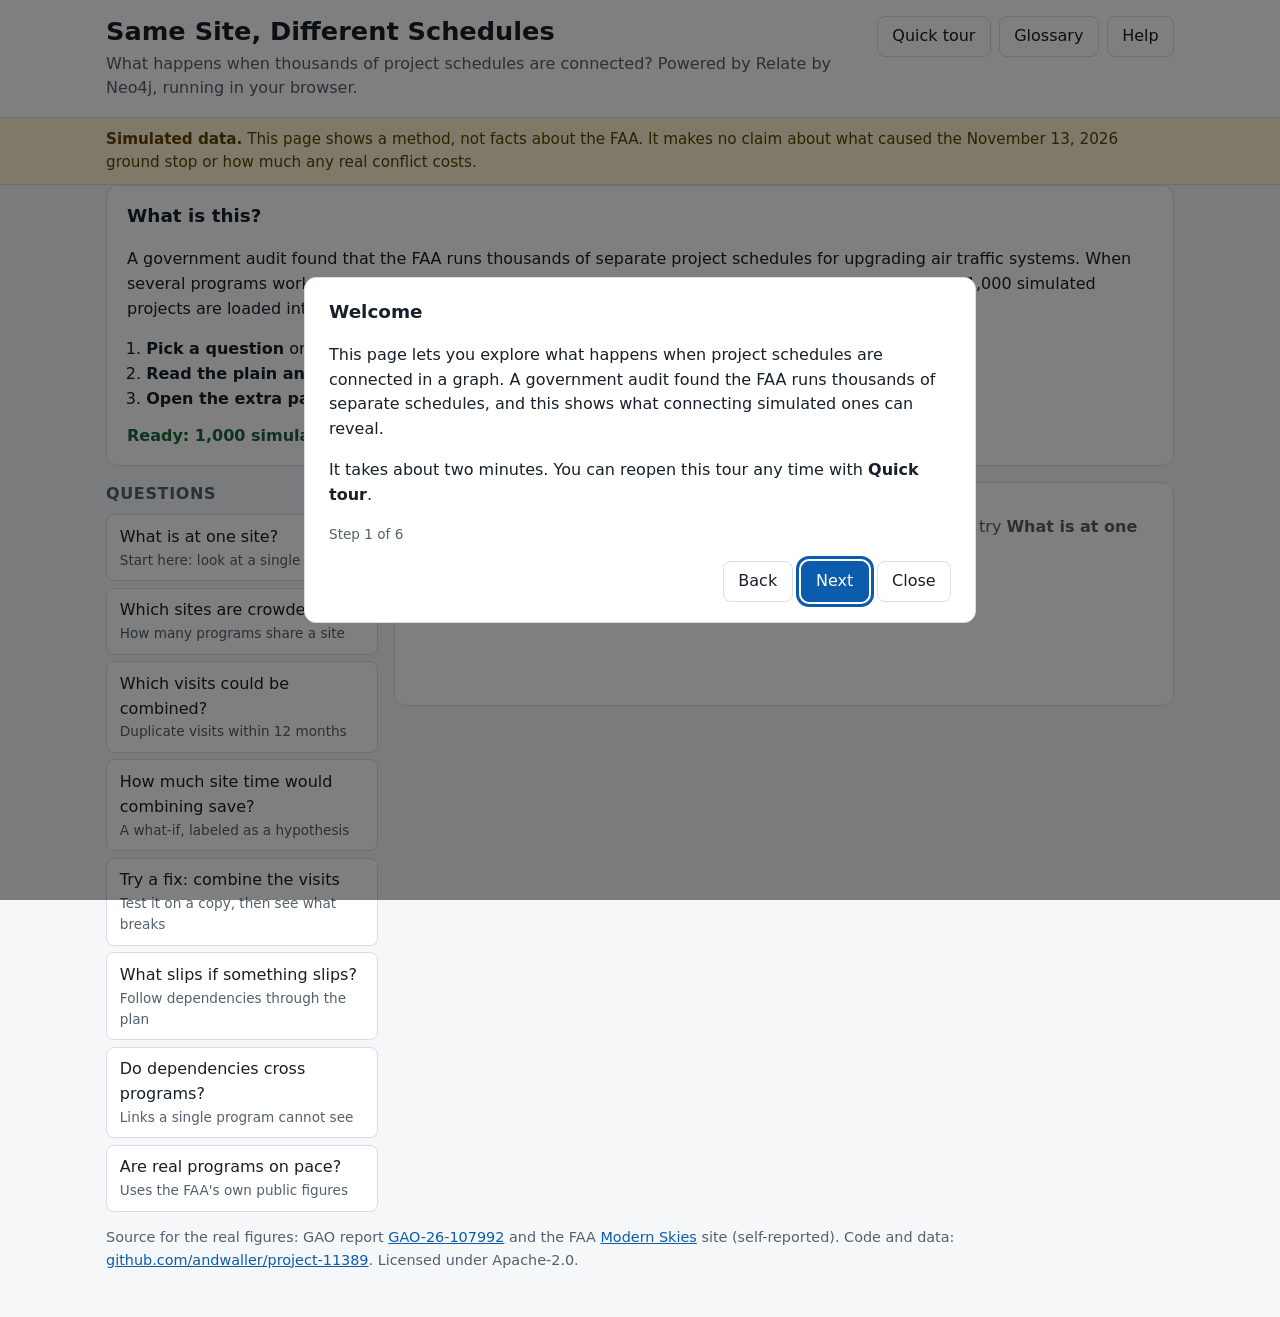
==== web/index.html @ 6307d19b "Add a browser page that runs Relate in the page A static page (web/) that loads the 1,000-project po" ====
<!doctype html>
<html lang="en">
<head>
<meta charset="utf-8">
<meta name="viewport" content="width=device-width, initial-scale=1">
<title>Same Site, Different Schedules</title>
<meta name="description" content="Explore what happens when project schedules are connected in a graph, running Relate by Neo4j entirely in your browser.">
<link rel="stylesheet" href="style.css">
</head>
<body>
<a class="skip" href="#answer">Skip to the answer area</a>

<header class="top">
  <div class="wrap top-row">
    <div>
      <h1>Same Site, Different Schedules</h1>
      <p class="sub">What happens when thousands of project schedules are connected? Powered by Relate by Neo4j, running in your browser.</p>
    </div>
    <div class="top-actions">
      <button type="button" id="btn-tour">Quick tour</button>
      <button type="button" id="btn-glossary">Glossary</button>
      <button type="button" id="btn-help">Help</button>
    </div>
  </div>
</header>

<div class="banner" role="note">
  <div class="wrap">
    <strong>Simulated data.</strong> This page shows a method, not facts about the FAA. It makes no claim about what caused the November 13, 2026 ground stop or how much any real conflict costs.
  </div>
</div>

<main class="wrap">
  <section class="card intro" aria-labelledby="intro-h">
    <h2 id="intro-h">What is this?</h2>
    <p>A government audit found that the FAA runs thousands of separate project schedules for upgrading air traffic systems. When several programs work at the same site, nobody looking at a single schedule can see the overlap. Here, 1,000 simulated projects are loaded into a graph database that runs inside this page, and you can ask it questions.</p>
    <ol class="steps">
      <li><strong>Pick a question</strong> on the left.</li>
      <li><strong>Read the plain answer</strong> at the top of the result.</li>
      <li><strong>Open the extra panels</strong> to see what it means, or the exact query behind it.</li>
    </ol>
    <p id="status" class="status" role="status">Loading Relate in your browser...</p>
  </section>

  <div class="layout">
    <nav aria-label="Questions" class="qnav">
      <h2>Questions</h2>
      <ul id="qlist"></ul>
    </nav>
    <section id="answer" class="card answer" aria-live="polite" aria-label="Answer" tabindex="-1">
      <p class="placeholder">Pick a question on the left to begin. If you are not sure where to start, try <strong>What is at one site?</strong></p>
    </section>
  </div>
</main>

<footer class="wrap foot">
  <p>Source for the real figures: GAO report <a href="https://www.gao.gov/products/gao-26-107992" target="_blank" rel="noopener">GAO-26-107992</a> and the FAA <a href="https://modernskies.faa.gov/" target="_blank" rel="noopener">Modern Skies</a> site (self-reported). Code and data: <a href="https://github.com/andwaller/project-11389" target="_blank" rel="noopener">github.com/andwaller/project-11389</a>. Licensed under Apache-2.0.</p>
</footer>

<dialog id="dlg-tour" aria-labelledby="tour-h">
  <h2 id="tour-h"></h2>
  <div id="tour-body"></div>
  <p class="dlg-meta"><span id="tour-count"></span></p>
  <div class="dlg-actions">
    <button type="button" id="tour-back">Back</button>
    <button type="button" id="tour-next" class="primary">Next</button>
    <button type="button" id="tour-close">Close</button>
  </div>
</dialog>

<dialog id="dlg-help" aria-labelledby="help-h">
  <h2 id="help-h">Help</h2>
  <div id="help-body"></div>
  <div class="dlg-actions"><button type="button" class="close-dlg primary">Close</button></div>
</dialog>

<dialog id="dlg-glossary" aria-labelledby="gl-h">
  <h2 id="gl-h">Glossary</h2>
  <dl id="gl-body"></dl>
  <div class="dlg-actions"><button type="button" class="close-dlg primary">Close</button></div>
</dialog>

<script type="module" src="app.js?v=2"></script>
</body>
</html>
---- web/style.css ----
:root {
  --bg: #f6f7f9;
  --card: #ffffff;
  --ink: #17202a;
  --muted: #53606d;
  --line: #d9dee4;
  --accent: #0b5cad;
  --accent-ink: #ffffff;
  --warn-bg: #fff4d6;
  --warn-ink: #5c4300;
  --ok: #17663a;
  --bad: #9b1c1c;
  --sim: #e3edf8;
  --sim-ink: #0b3a6b;
  --hyp: #fde9c8;
  --hyp-ink: #6b3d00;
  --doc: #d8f0e0;
  --doc-ink: #124d2b;
  --inf: #ece3f7;
  --inf-ink: #46246f;
}
@media (prefers-color-scheme: dark) {
  :root {
    --bg: #11161c;
    --card: #1a222b;
    --ink: #e8edf2;
    --muted: #a3afbb;
    --line: #2e3945;
    --accent: #6cb2f5;
    --accent-ink: #08213a;
    --warn-bg: #3a2f10;
    --warn-ink: #ffe3a1;
    --ok: #67d391;
    --bad: #ff9a9a;
    --sim: #1f3750;
    --sim-ink: #bcdcff;
    --hyp: #4a3512;
    --hyp-ink: #ffd9a1;
    --doc: #1d4030;
    --doc-ink: #b8efce;
    --inf: #3a2a54;
    --inf-ink: #dcc8fb;
  }
}
* { box-sizing: border-box; }
html { font-size: 100%; }
body {
  margin: 0;
  background: var(--bg);
  color: var(--ink);
  font: 1rem/1.55 system-ui, -apple-system, "Segoe UI", Roboto, sans-serif;
}
.wrap { max-width: 1100px; margin: 0 auto; padding: 0 1rem; }
.skip { position: absolute; left: -999px; top: 0; background: var(--accent); color: var(--accent-ink); padding: .5rem 1rem; z-index: 10; }
.skip:focus { left: 0; }
h1 { margin: 0; font-size: 1.6rem; line-height: 1.2; }
h2 { margin: 0 0 .5rem; font-size: 1.15rem; }
h3 { margin: 1rem 0 .4rem; font-size: 1rem; }
a { color: var(--accent); }
.top { background: var(--card); border-bottom: 1px solid var(--line); padding: 1rem 0; }
.top-row { display: flex; gap: 1rem; justify-content: space-between; align-items: flex-start; flex-wrap: wrap; }
.sub { margin: .3rem 0 0; color: var(--muted); max-width: 46rem; }
.top-actions { display: flex; gap: .5rem; flex-wrap: wrap; }
button {
  font: inherit; cursor: pointer; color: var(--ink); background: var(--card);
  border: 1px solid var(--line); border-radius: .5rem; padding: .45rem .9rem;
}
button:hover { border-color: var(--accent); }
button.primary { background: var(--accent); color: var(--accent-ink); border-color: var(--accent); }
:focus-visible { outline: 3px solid var(--accent); outline-offset: 2px; }
.banner { background: var(--warn-bg); color: var(--warn-ink); border-bottom: 1px solid var(--line); padding: .6rem 0; font-size: .95rem; }
main { padding-top: 1rem; padding-bottom: 1rem; }
.card { background: var(--card); border: 1px solid var(--line); border-radius: .75rem; padding: 1rem 1.25rem; }
.intro { margin-bottom: 1rem; }
.steps { margin: .5rem 0 0 1.2rem; padding: 0; }
.status { margin: .75rem 0 0; font-weight: 600; }
.status.ok { color: var(--ok); }
.status.bad { color: var(--bad); }
.layout { display: grid; grid-template-columns: 17rem 1fr; gap: 1rem; align-items: start; }
@media (max-width: 760px) { .layout { grid-template-columns: 1fr; } }
.qnav h2 { font-size: 1rem; text-transform: uppercase; letter-spacing: .04em; color: var(--muted); }
.qnav ul { list-style: none; margin: 0; padding: 0; display: grid; gap: .4rem; }
.qbtn { width: 100%; text-align: left; padding: .6rem .8rem; }
.qbtn small { display: block; color: var(--muted); font-size: .85rem; }
.qbtn[aria-current="true"] { border-color: var(--accent); box-shadow: inset 4px 0 0 var(--accent); }
.qbtn:disabled { opacity: .5; cursor: not-allowed; }
.answer { min-height: 14rem; }
.placeholder { color: var(--muted); }
.tags { display: flex; gap: .4rem; flex-wrap: wrap; margin: .25rem 0 .75rem; }
.tag { font-size: .78rem; font-weight: 700; letter-spacing: .03em; padding: .1rem .55rem; border-radius: 999px; }
.tag.SIMULATED { background: var(--sim); color: var(--sim-ink); }
.tag.HYPOTHESIS { background: var(--hyp); color: var(--hyp-ink); }
.tag.DOCUMENTED { background: var(--doc); color: var(--doc-ink); }
.tag.INFERRED { background: var(--inf); color: var(--inf-ink); }
.summary { font-size: 1.1rem; font-weight: 600; margin: .25rem 0 1rem; }
.why { color: var(--muted); margin: 0 0 1rem; }
.controls { display: flex; gap: .6rem; align-items: center; flex-wrap: wrap; margin: 0 0 1rem; }
select { font: inherit; padding: .4rem .5rem; border-radius: .4rem; border: 1px solid var(--line); background: var(--card); color: var(--ink); max-width: 100%; }
label { font-weight: 600; }
.tablewrap { overflow-x: auto; border: 1px solid var(--line); border-radius: .5rem; margin: .5rem 0 1rem; }
table { border-collapse: collapse; width: 100%; font-size: .95rem; }
caption { text-align: left; padding: .5rem .75rem; color: var(--muted); font-size: .88rem; }
th, td { padding: .45rem .75rem; text-align: left; border-top: 1px solid var(--line); white-space: nowrap; }
th { background: var(--bg); font-weight: 700; }
td.num, th.num { text-align: right; font-variant-numeric: tabular-nums; }
details { border: 1px solid var(--line); border-radius: .5rem; padding: .4rem .8rem; margin: .5rem 0; }
summary { cursor: pointer; font-weight: 600; padding: .2rem 0; }
pre { overflow-x: auto; background: var(--bg); border: 1px solid var(--line); border-radius: .4rem; padding: .7rem; font-size: .85rem; line-height: 1.45; }
.check { border-left: 4px solid var(--ok); background: var(--bg); padding: .5rem .8rem; margin: .5rem 0 1rem; border-radius: .3rem; }
.check.bad { border-left-color: var(--bad); }
.compare { display: grid; grid-template-columns: 1fr 1fr; gap: 1rem; margin: .5rem 0 1rem; }
@media (max-width: 560px) { .compare { grid-template-columns: 1fr; } }
.stat { border: 1px solid var(--line); border-radius: .6rem; padding: .75rem 1rem; }
.stat .big { font-size: 2.2rem; font-weight: 800; line-height: 1.1; font-variant-numeric: tabular-nums; }
.stat .lbl { color: var(--muted); font-size: .9rem; }
.stat.after .big { color: var(--bad); }
abbr.term { text-decoration: underline dotted; cursor: help; }
.foot { color: var(--muted); font-size: .9rem; padding-bottom: 2rem; }
dialog { max-width: min(42rem, 92vw); width: 100%; border: 1px solid var(--line); border-radius: .75rem; background: var(--card); color: var(--ink); padding: 1.25rem 1.5rem; }
dialog::backdrop { background: rgba(0, 0, 0, .5); }
.dlg-actions { display: flex; gap: .5rem; justify-content: flex-end; margin-top: 1rem; }
.dlg-meta { color: var(--muted); font-size: .85rem; margin: .75rem 0 0; }
dl { margin: 0; }
dt { font-weight: 700; margin-top: .6rem; }
dd { margin: .1rem 0 0; color: var(--muted); }
.faq h3 { margin-bottom: .1rem; }
.faq p { margin: 0 0 .4rem; color: var(--muted); }
@media (prefers-reduced-motion: reduce) { * { scroll-behavior: auto !important; transition: none !important; } }
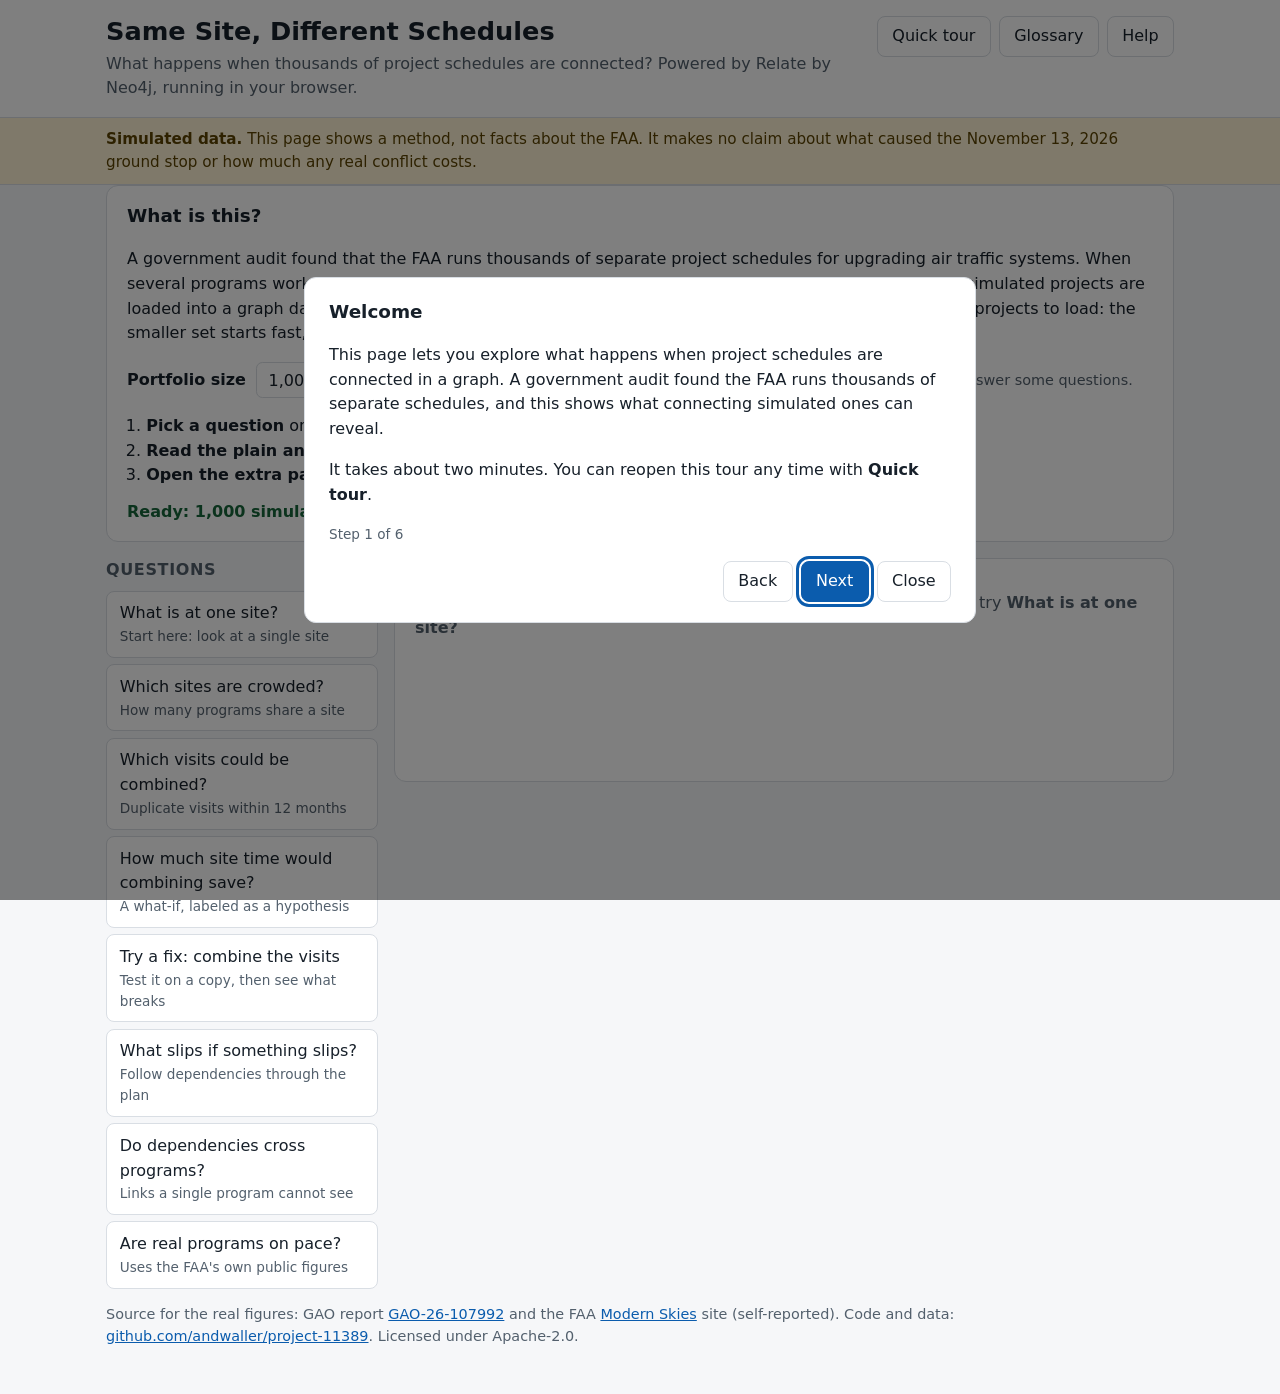
==== commit c3dbf08f: "Web page: add the 11,389-project portfolio and speed up the slip question Adds a portfolio-size sele" ====
--- a/web/index.html
+++ b/web/index.html
@@ -33,7 +33,15 @@
 <main class="wrap">
   <section class="card intro" aria-labelledby="intro-h">
     <h2 id="intro-h">What is this?</h2>
-    <p>A government audit found that the FAA runs thousands of separate project schedules for upgrading air traffic systems. When several programs work at the same site, nobody looking at a single schedule can see the overlap. Here, 1,000 simulated projects are loaded into a graph database that runs inside this page, and you can ask it questions.</p>
+    <p>A government audit found that the FAA runs thousands of separate project schedules for upgrading air traffic systems. When several programs work at the same site, nobody looking at a single schedule can see the overlap. Here, simulated projects are loaded into a graph database that runs inside this page, and you can ask it questions. Choose how many projects to load: the smaller set starts fast, and the larger one matches the count GAO reported.</p>
+    <div class="controls">
+      <label for="size-pick">Portfolio size</label>
+      <select id="size-pick" aria-describedby="size-hint">
+        <option value="1000">1,000 projects</option>
+        <option value="11389">11,389 projects (the GAO count)</option>
+      </select>
+      <span id="size-hint" class="hint">The larger set can take 5 to 15 seconds to load and to answer some questions.</span>
+    </div>
     <ol class="steps">
       <li><strong>Pick a question</strong> on the left.</li>
       <li><strong>Read the plain answer</strong> at the top of the result.</li>
@@ -80,6 +88,6 @@
   <div class="dlg-actions"><button type="button" class="close-dlg primary">Close</button></div>
 </dialog>
 
-<script type="module" src="app.js?v=2"></script>
+<script type="module" src="app.js?v=4"></script>
 </body>
 </html>
--- a/web/style.css
+++ b/web/style.css
@@ -97,6 +97,7 @@
 .controls { display: flex; gap: .6rem; align-items: center; flex-wrap: wrap; margin: 0 0 1rem; }
 select { font: inherit; padding: .4rem .5rem; border-radius: .4rem; border: 1px solid var(--line); background: var(--card); color: var(--ink); max-width: 100%; }
 label { font-weight: 600; }
+.hint { color: var(--muted); font-size: .9rem; }
 .tablewrap { overflow-x: auto; border: 1px solid var(--line); border-radius: .5rem; margin: .5rem 0 1rem; }
 table { border-collapse: collapse; width: 100%; font-size: .95rem; }
 caption { text-align: left; padding: .5rem .75rem; color: var(--muted); font-size: .88rem; }
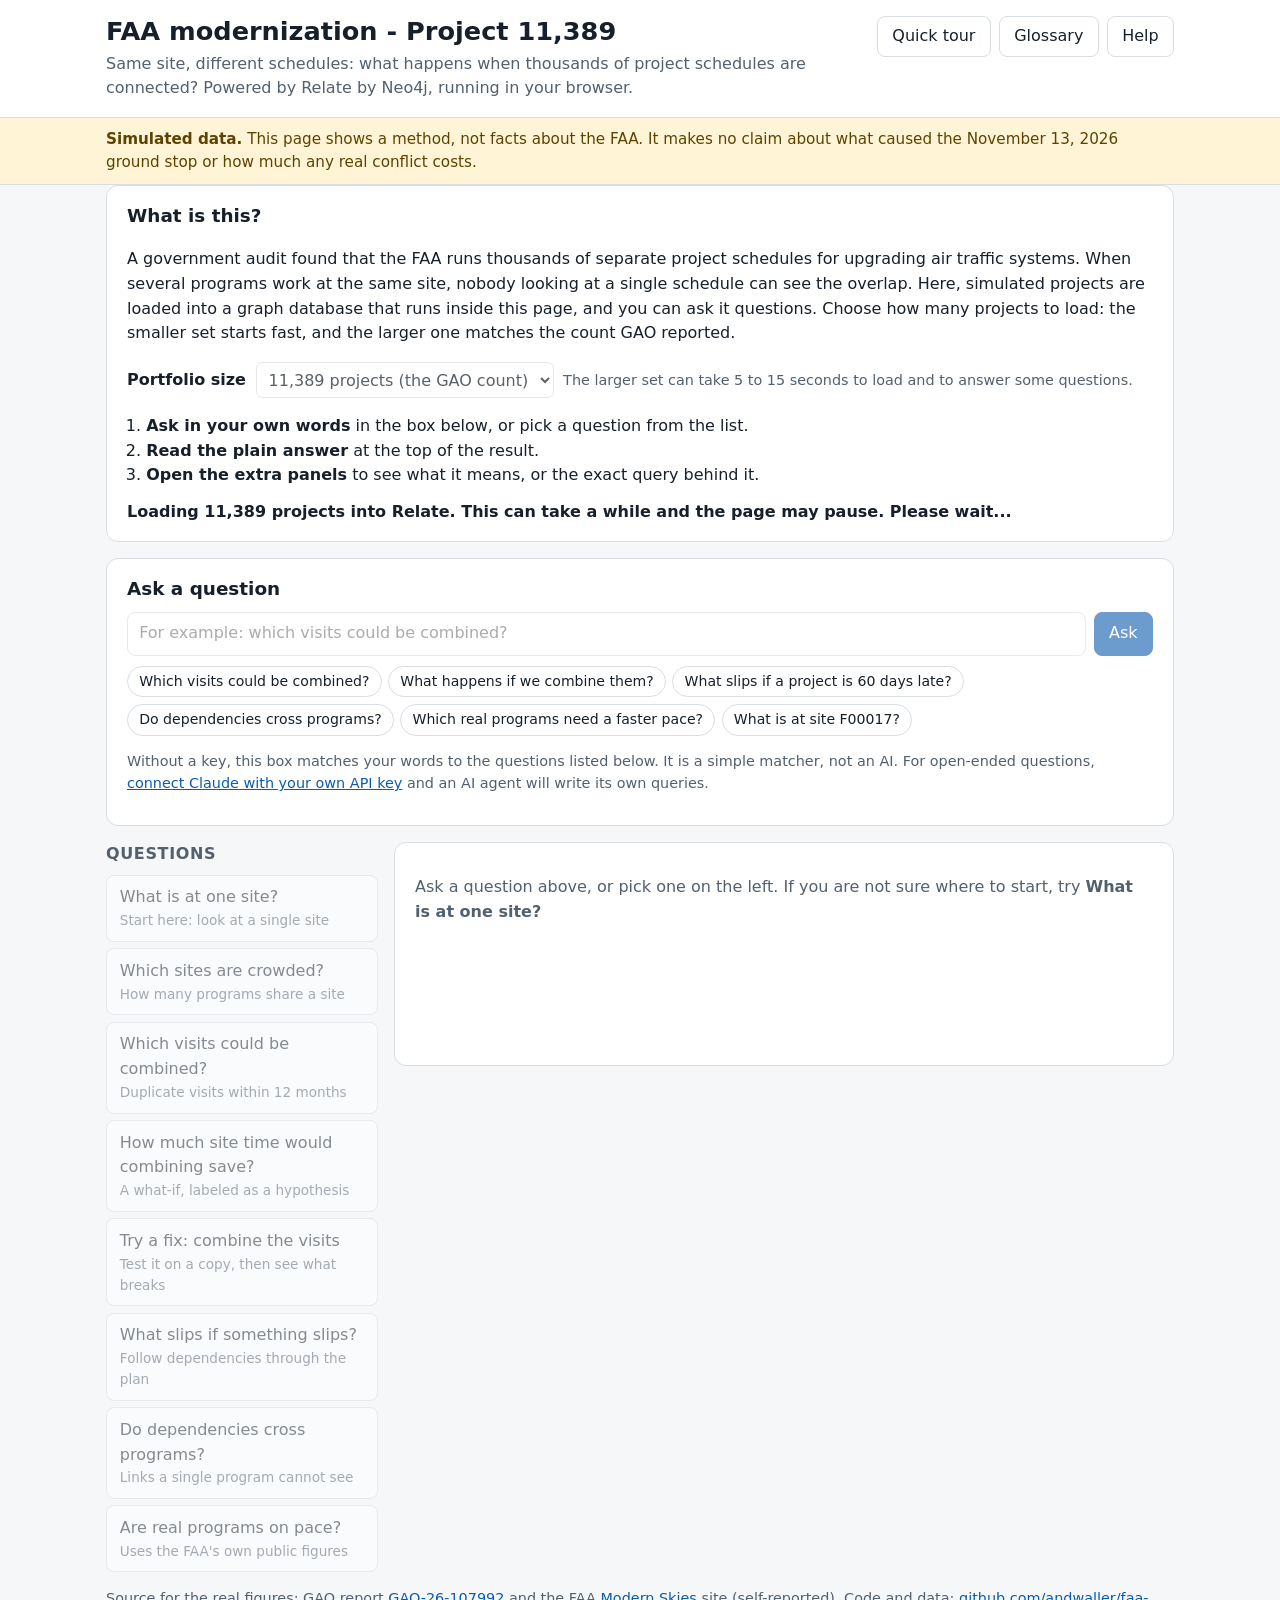
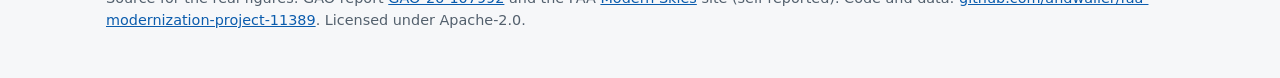
==== commit 872a83f8: "Web page: default to 11,389, add an ask box and an optional Claude agent The page now loads the 11,3" ====
--- a/web/index.html
+++ b/web/index.html
@@ -3,7 +3,8 @@
 <head>
 <meta charset="utf-8">
 <meta name="viewport" content="width=device-width, initial-scale=1">
-<title>Same Site, Different Schedules</title>
+<meta http-equiv="Content-Security-Policy" content="default-src 'self'; script-src 'self' 'wasm-unsafe-eval'; style-src 'self'; connect-src 'self' https://api.anthropic.com; img-src 'self' data:; base-uri 'none'; form-action 'none'">
+<title>FAA modernization - Project 11,389</title>
 <meta name="description" content="Explore what happens when project schedules are connected in a graph, running Relate by Neo4j entirely in your browser.">
 <link rel="stylesheet" href="style.css">
 </head>
@@ -13,8 +14,8 @@
 <header class="top">
   <div class="wrap top-row">
     <div>
-      <h1>Same Site, Different Schedules</h1>
-      <p class="sub">What happens when thousands of project schedules are connected? Powered by Relate by Neo4j, running in your browser.</p>
+      <h1>FAA modernization - Project 11,389</h1>
+      <p class="sub">Same site, different schedules: what happens when thousands of project schedules are connected? Powered by Relate by Neo4j, running in your browser.</p>
     </div>
     <div class="top-actions">
       <button type="button" id="btn-tour">Quick tour</button>
@@ -38,16 +39,28 @@
       <label for="size-pick">Portfolio size</label>
       <select id="size-pick" aria-describedby="size-hint">
         <option value="1000">1,000 projects</option>
-        <option value="11389">11,389 projects (the GAO count)</option>
+        <option value="11389" selected>11,389 projects (the GAO count)</option>
       </select>
       <span id="size-hint" class="hint">The larger set can take 5 to 15 seconds to load and to answer some questions.</span>
     </div>
     <ol class="steps">
-      <li><strong>Pick a question</strong> on the left.</li>
+      <li><strong>Ask in your own words</strong> in the box below, or pick a question from the list.</li>
       <li><strong>Read the plain answer</strong> at the top of the result.</li>
       <li><strong>Open the extra panels</strong> to see what it means, or the exact query behind it.</li>
     </ol>
     <p id="status" class="status" role="status">Loading Relate in your browser...</p>
+  </section>
+
+  <section class="card ask" aria-labelledby="ask-h">
+    <h2 id="ask-h">Ask a question</h2>
+    <form id="ask-form" autocomplete="off">
+      <label for="ask-input" class="sr">Your question</label>
+      <input id="ask-input" type="text" maxlength="400" placeholder="For example: which visits could be combined?" aria-describedby="ask-help" disabled>
+      <button type="submit" class="primary" id="ask-go" disabled>Ask</button>
+    </form>
+    <div id="ask-chips" class="chips" aria-label="Example questions"></div>
+    <p id="ask-help" class="hint">Without a key, this box matches your words to the questions listed below. It is a simple matcher, not an AI. For open-ended questions, <button type="button" id="btn-key" class="linklike">connect Claude with your own API key</button> and an AI agent will write its own queries.</p>
+    <p id="agent-state" class="hint" role="status"></p>
   </section>
 
   <div class="layout">
@@ -56,13 +69,13 @@
       <ul id="qlist"></ul>
     </nav>
     <section id="answer" class="card answer" aria-live="polite" aria-label="Answer" tabindex="-1">
-      <p class="placeholder">Pick a question on the left to begin. If you are not sure where to start, try <strong>What is at one site?</strong></p>
+      <p class="placeholder">Ask a question above, or pick one on the left. If you are not sure where to start, try <strong>What is at one site?</strong></p>
     </section>
   </div>
 </main>
 
 <footer class="wrap foot">
-  <p>Source for the real figures: GAO report <a href="https://www.gao.gov/products/gao-26-107992" target="_blank" rel="noopener">GAO-26-107992</a> and the FAA <a href="https://modernskies.faa.gov/" target="_blank" rel="noopener">Modern Skies</a> site (self-reported). Code and data: <a href="https://github.com/andwaller/project-11389" target="_blank" rel="noopener">github.com/andwaller/project-11389</a>. Licensed under Apache-2.0.</p>
+  <p>Source for the real figures: GAO report <a href="https://www.gao.gov/products/gao-26-107992" target="_blank" rel="noopener">GAO-26-107992</a> and the FAA <a href="https://modernskies.faa.gov/" target="_blank" rel="noopener">Modern Skies</a> site (self-reported). Code and data: <a href="https://github.com/andwaller/faa-modernization-project-11389" target="_blank" rel="noopener">github.com/andwaller/faa-modernization-project-11389</a>. Licensed under Apache-2.0.</p>
 </footer>
 
 <dialog id="dlg-tour" aria-labelledby="tour-h">
@@ -88,6 +101,27 @@
   <div class="dlg-actions"><button type="button" class="close-dlg primary">Close</button></div>
 </dialog>
 
-<script type="module" src="app.js?v=4"></script>
+<dialog id="dlg-key" aria-labelledby="key-h">
+  <h2 id="key-h">Connect Claude (optional)</h2>
+  <p>An AI agent can answer open-ended questions by writing its own queries against a scratch copy of the data. It needs <strong>your own Anthropic API key</strong>.</p>
+  <ul class="plain">
+    <li>The key stays in this tab's memory. This page never stores it, and it is forgotten when you close or reload the tab.</li>
+    <li>It is sent only to <code>api.anthropic.com</code>, together with your question and the query results. The data is simulated.</li>
+    <li>Usage is billed to your Anthropic account. Use a key with a low spending limit.</li>
+    <li>The page's code is open source, so you can check this: github.com/andwaller/faa-modernization-project-11389.</li>
+  </ul>
+  <form id="key-form" autocomplete="off">
+    <p><label for="key-input">API key</label><br><input id="key-input" type="password" autocomplete="off" spellcheck="false" placeholder="sk-ant-..."></p>
+    <p><label for="key-model">Model</label><br><select id="key-model"></select></p>
+    <p id="key-msg" class="status" role="status"></p>
+    <div class="dlg-actions">
+      <button type="button" id="key-cancel">Cancel</button>
+      <button type="button" id="key-disconnect">Disconnect</button>
+      <button type="submit" class="primary">Connect</button>
+    </div>
+  </form>
+</dialog>
+
+<script type="module" src="app.js?v=5"></script>
 </body>
 </html>
--- a/web/style.css
+++ b/web/style.css
@@ -116,6 +116,23 @@
 .stat .lbl { color: var(--muted); font-size: .9rem; }
 .stat.after .big { color: var(--bad); }
 abbr.term { text-decoration: underline dotted; cursor: help; }
+.sr { position: absolute; width: 1px; height: 1px; overflow: hidden; clip: rect(0 0 0 0); white-space: nowrap; }
+.ask { margin-bottom: 1rem; }
+#ask-form { display: flex; gap: .5rem; flex-wrap: wrap; }
+#ask-input, #key-input { flex: 1 1 18rem; font: inherit; padding: .55rem .7rem; border-radius: .5rem; border: 1px solid var(--line); background: var(--card); color: var(--ink); min-width: 0; width: 100%; }
+#ask-input { width: auto; }
+#ask-input:disabled, #ask-go:disabled { opacity: .6; cursor: not-allowed; }
+.chips { display: flex; gap: .4rem; flex-wrap: wrap; margin: .6rem 0 0; }
+.chip { font-size: .88rem; padding: .25rem .7rem; border-radius: 999px; }
+button.linklike { border: 0; background: none; padding: 0; color: var(--accent); text-decoration: underline; font-size: inherit; }
+.matchnote { background: var(--bg); border-left: 4px solid var(--accent); padding: .4rem .8rem; border-radius: .3rem; margin: 0 0 .75rem; color: var(--muted); }
+.tag.AGENT { background: var(--inf); color: var(--inf-ink); }
+.agent-final p { margin: 0 0 .7rem; }
+.agent-step { margin: .6rem 0; }
+.agent-step .meta { color: var(--muted); font-size: .88rem; }
+ul.plain { margin: .5rem 0 .75rem 1.1rem; padding: 0; color: var(--muted); }
+ul.plain li { margin: .25rem 0; }
+dialog code { font-size: .9em; }
 .foot { color: var(--muted); font-size: .9rem; padding-bottom: 2rem; }
 dialog { max-width: min(42rem, 92vw); width: 100%; border: 1px solid var(--line); border-radius: .75rem; background: var(--card); color: var(--ink); padding: 1.25rem 1.5rem; }
 dialog::backdrop { background: rgba(0, 0, 0, .5); }
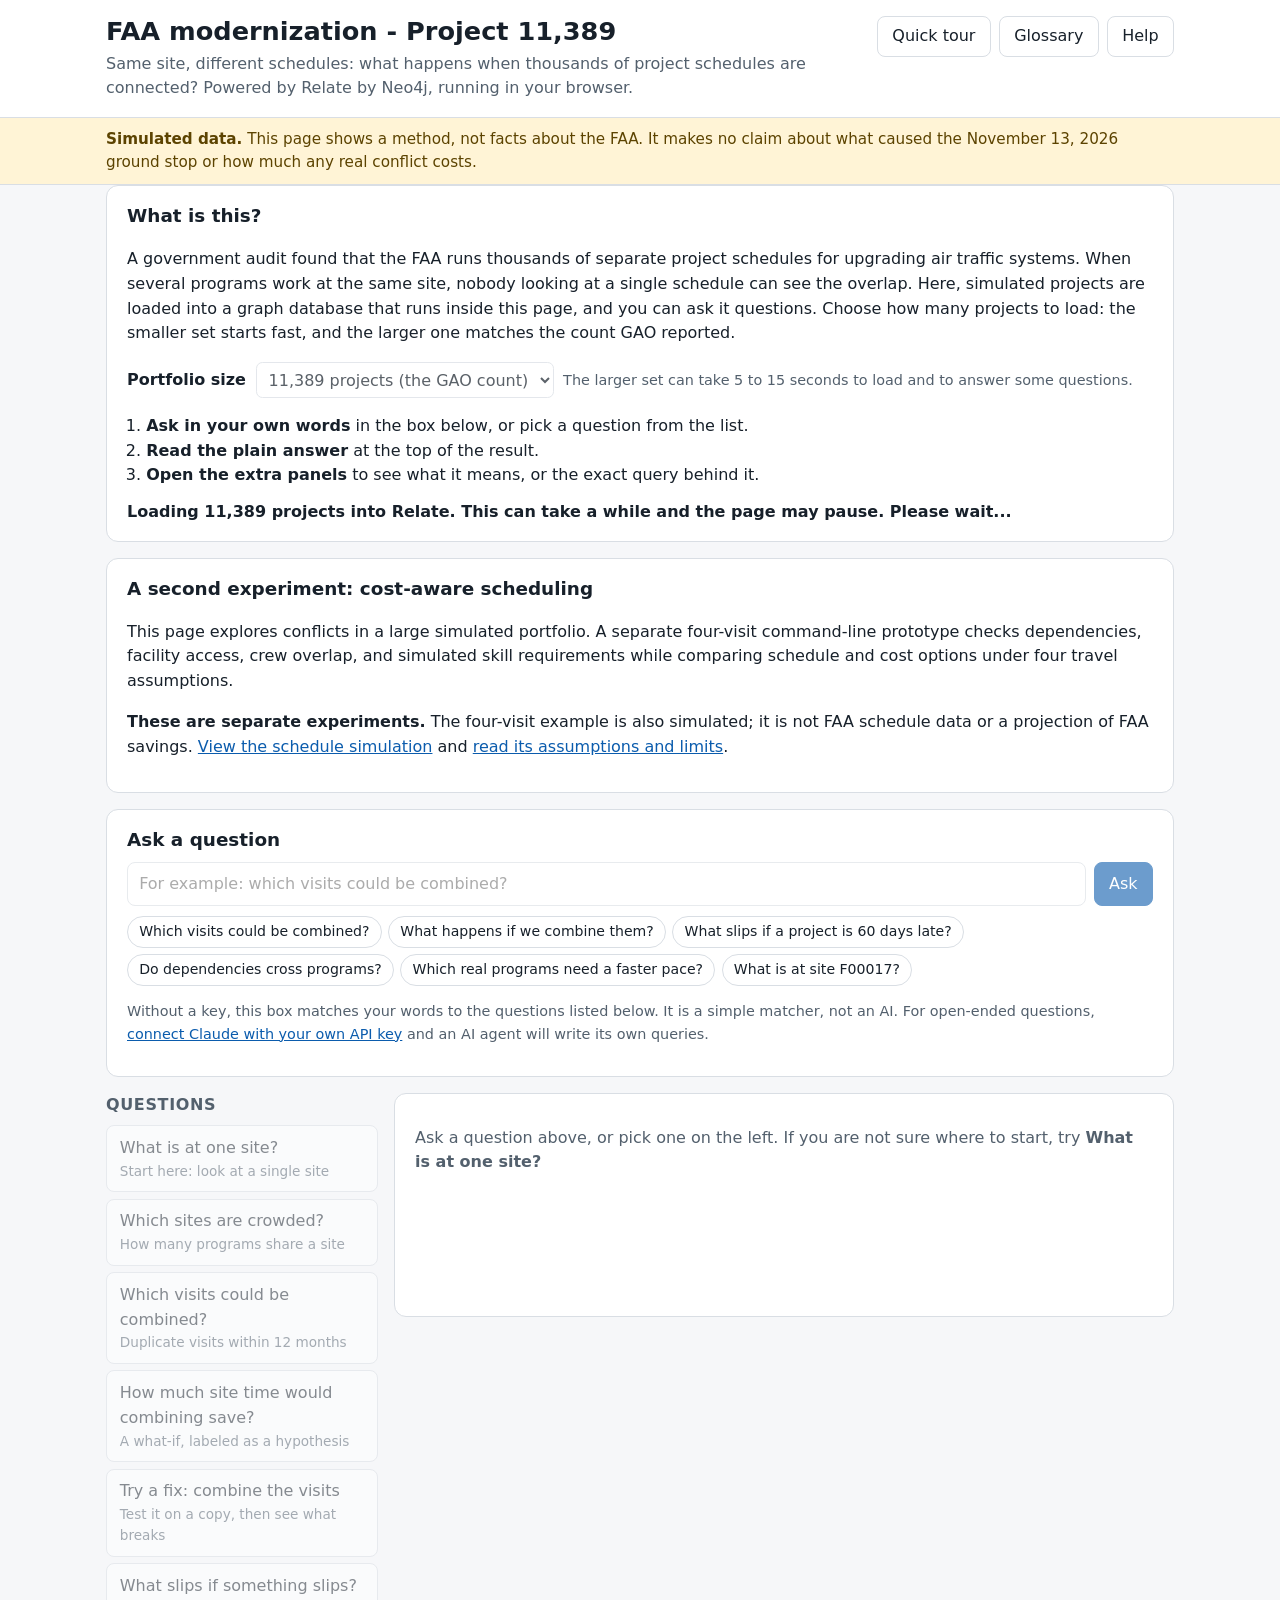
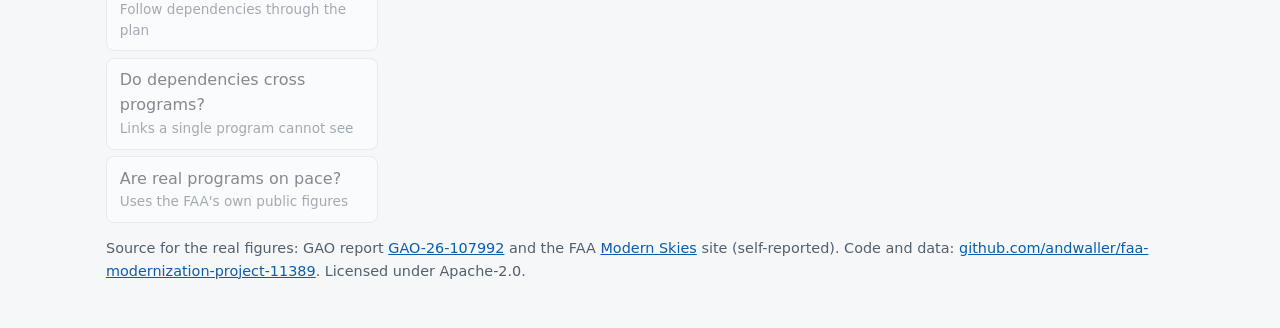
==== commit 4e8e0b19: "Address schedule model review gaps" ====
--- a/web/index.html
+++ b/web/index.html
@@ -49,6 +49,12 @@
       <li><strong>Open the extra panels</strong> to see what it means, or the exact query behind it.</li>
     </ol>
     <p id="status" class="status" role="status">Loading Relate in your browser...</p>
+  </section>
+
+  <section class="card intro" aria-labelledby="cost-h">
+    <h2 id="cost-h">A second experiment: cost-aware scheduling</h2>
+    <p>This page explores conflicts in a large simulated portfolio. A separate four-visit command-line prototype checks dependencies, facility access, crew overlap, and simulated skill requirements while comparing schedule and cost options under four travel assumptions.</p>
+    <p><strong>These are separate experiments.</strong> The four-visit example is also simulated; it is not FAA schedule data or a projection of FAA savings. <a href="https://github.com/andwaller/faa-modernization-project-11389/blob/main/examples/cost_aware_schedule_trial.py" target="_blank" rel="noopener">View the schedule simulation</a> and <a href="https://github.com/andwaller/faa-modernization-project-11389/blob/main/docs/cost-aware-schedule-prototype.md" target="_blank" rel="noopener">read its assumptions and limits</a>.</p>
   </section>
 
   <section class="card ask" aria-labelledby="ask-h">
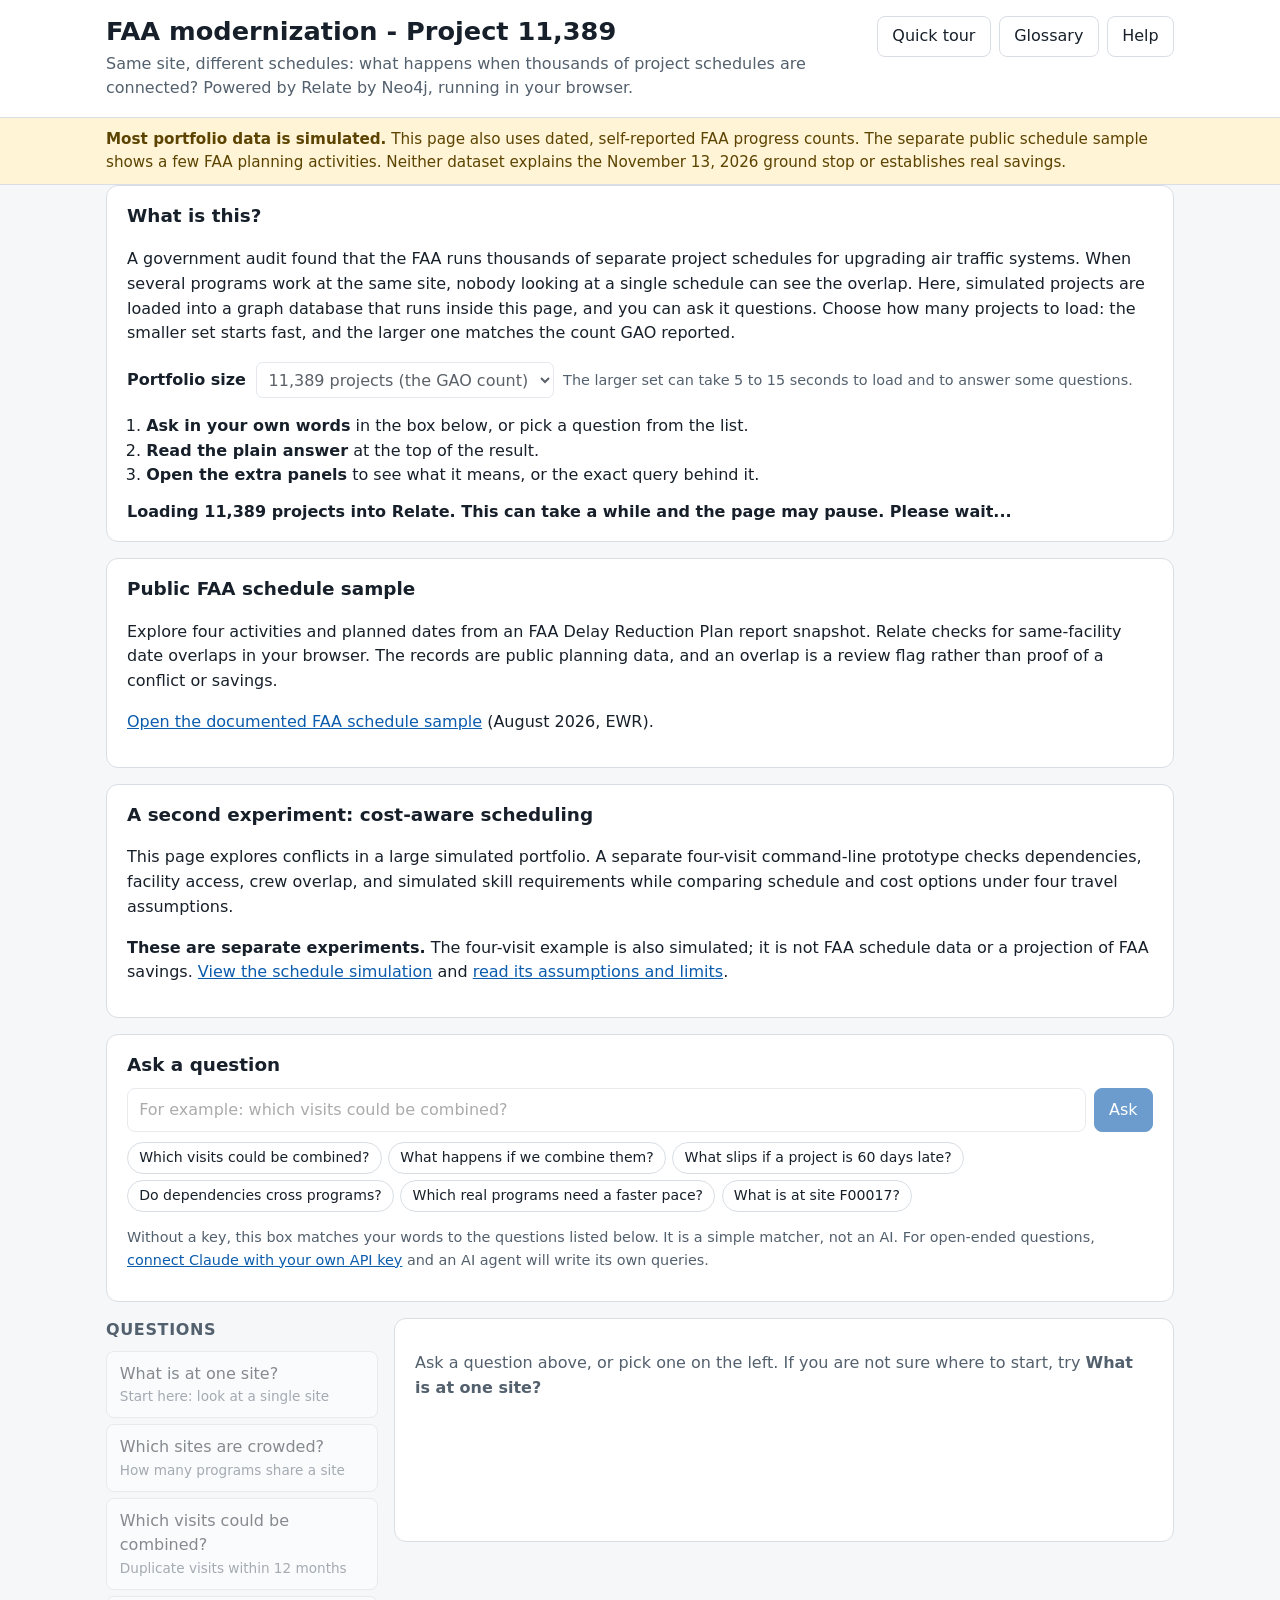
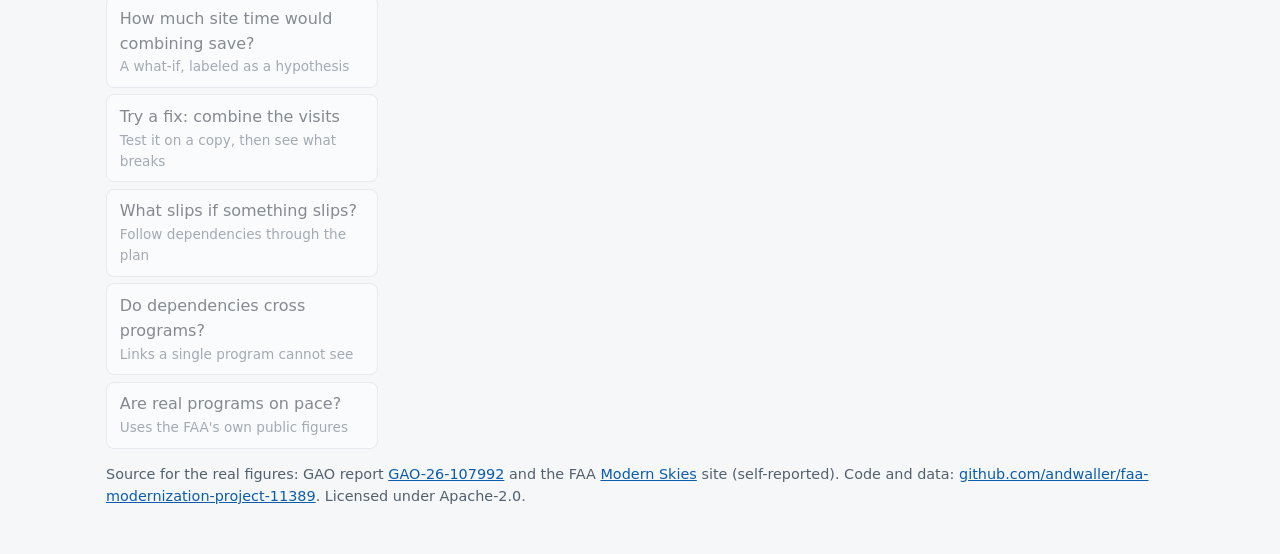
==== commit 1bb5e59c: "Add documented FAA schedule inputs to live demo" ====
--- a/web/index.html
+++ b/web/index.html
@@ -27,7 +27,7 @@
 
 <div class="banner" role="note">
   <div class="wrap">
-    <strong>Simulated data.</strong> This page shows a method, not facts about the FAA. It makes no claim about what caused the November 13, 2026 ground stop or how much any real conflict costs.
+    <strong>Most portfolio data is simulated.</strong> This page also uses dated, self-reported FAA progress counts. The separate public schedule sample shows a few FAA planning activities. Neither dataset explains the November 13, 2026 ground stop or establishes real savings.
   </div>
 </div>
 
@@ -49,6 +49,12 @@
       <li><strong>Open the extra panels</strong> to see what it means, or the exact query behind it.</li>
     </ol>
     <p id="status" class="status" role="status">Loading Relate in your browser...</p>
+  </section>
+
+  <section class="card intro" aria-labelledby="public-h">
+    <h2 id="public-h">Public FAA schedule sample</h2>
+    <p>Explore four activities and planned dates from an FAA Delay Reduction Plan report snapshot. Relate checks for same-facility date overlaps in your browser. The records are public planning data, and an overlap is a review flag rather than proof of a conflict or savings.</p>
+    <p><a href="public-schedule.html">Open the documented FAA schedule sample</a> (August 2026, EWR).</p>
   </section>
 
   <section class="card intro" aria-labelledby="cost-h">
@@ -128,6 +134,6 @@
   </form>
 </dialog>
 
-<script type="module" src="app.js?v=5"></script>
+<script type="module" src="app.js?v=6"></script>
 </body>
 </html>
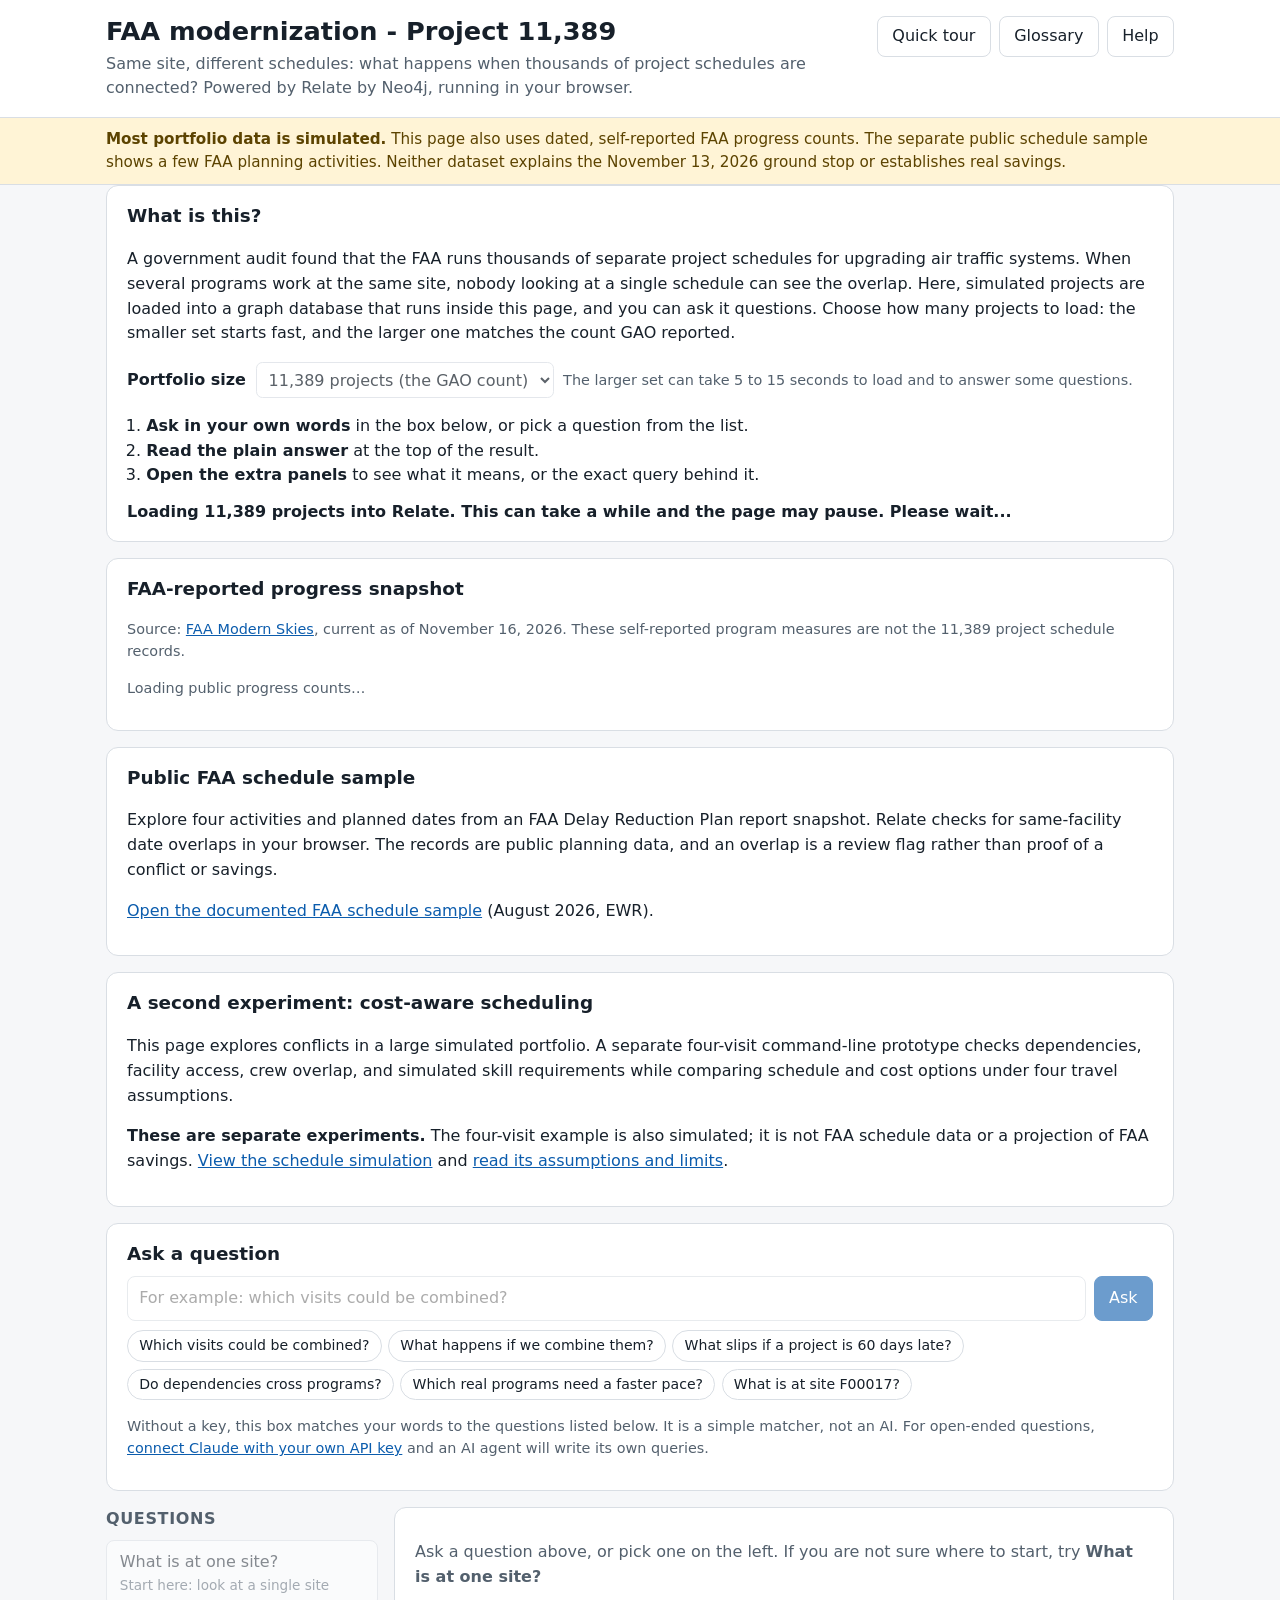
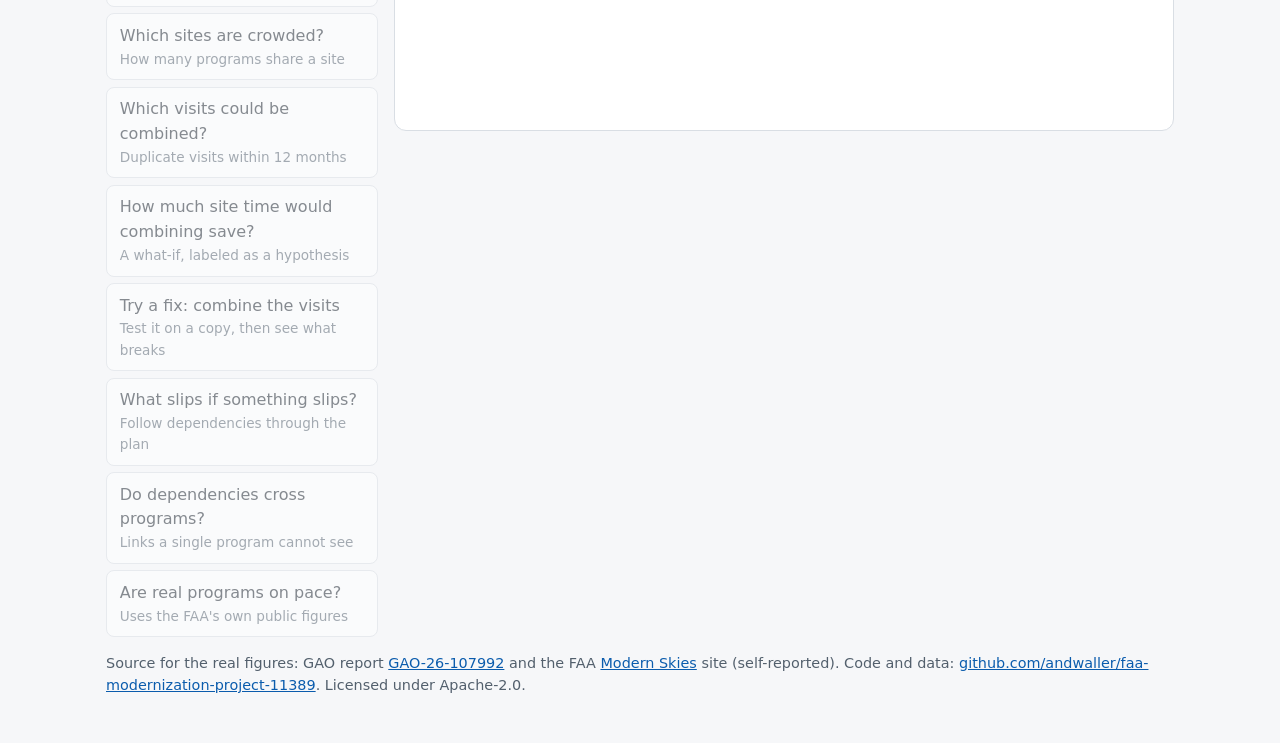
==== commit 04983ba7: "Separate reported progress measures from pace inputs" ====
--- a/web/index.html
+++ b/web/index.html
@@ -51,6 +51,11 @@
     <p id="status" class="status" role="status">Loading Relate in your browser...</p>
   </section>
 
+  <section class="card intro" aria-labelledby="progress-h">
+    <h2 id="progress-h">FAA-reported progress snapshot</h2>
+    <p class="hint">Source: <a href="https://modernskies.faa.gov/" target="_blank" rel="noopener">FAA Modern Skies</a>, current as of November 16, 2026. These self-reported program measures are not the 11,389 project schedule records.</p>
+    <div id="progress-snapshot"><p class="hint">Loading public progress counts…</p></div>
+  </section>
   <section class="card intro" aria-labelledby="public-h">
     <h2 id="public-h">Public FAA schedule sample</h2>
     <p>Explore four activities and planned dates from an FAA Delay Reduction Plan report snapshot. Relate checks for same-facility date overlaps in your browser. The records are public planning data, and an overlap is a review flag rather than proof of a conflict or savings.</p>
